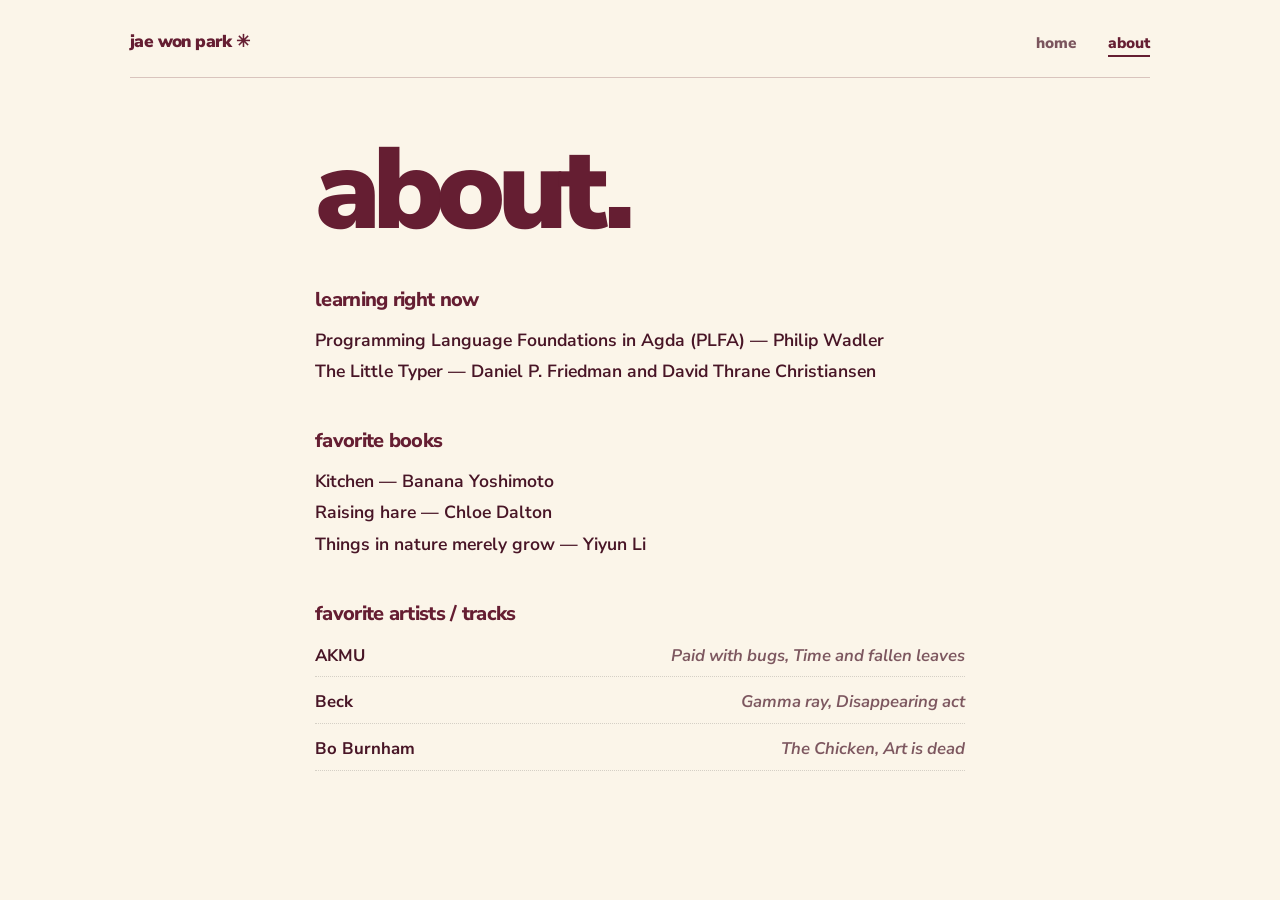
==== about.html @ ac2a4945 "Update and rename now.html to about.html" ====
<!doctype html>
<html lang="en">
<head>
  <meta charset="UTF-8" />
  <meta name="viewport" content="width=device-width, initial-scale=1.0" />
  <meta name="theme-color" content="#fbf5e9" />
  <meta name="description" content="About Jae Won Park - Learning, Books, and Music." />
  <title>about / jae won park</title>
  <link rel="preconnect" href="https://fonts.googleapis.com" />
  <link rel="preconnect" href="https://fonts.gstatic.com" crossorigin />
  <link href="https://fonts.googleapis.com/css2?family=Nunito+Sans:wght@600;700;800;900&display=swap" rel="stylesheet" />
  <link rel="stylesheet" href="style.css" />
</head>
<body>
<div class="site-shell">
  <header class="site-header">
    <a class="site-name" href="index.html">jae won park ✳</a>
    <nav aria-label="Main navigation">
      <a href="index.html">home</a>
      <a href="about.html" aria-current="page">about</a>
    </nav>
  </header>

  <main class="about" style="max-width: 650px; margin-top: 3rem">
    <h1>about<span aria-hidden="true">.</span></h1>

    <div class="list-section" style="margin-top: 2rem;">
      <h2 style="font-size: 1.25rem; font-weight: 800; margin-bottom: 0.75rem;">learning right now</h2>
      <ul style="list-style: none; padding-left: 0; margin: 0; line-height: 1.8; font-size: 1.1rem;">
        <li>Programming Language Foundations in Agda (PLFA) — Philip Wadler</li>
        <li>The Little Typer — Daniel P. Friedman and David Thrane Christiansen</li>
      </ul>
    </div>

    <div class="list-section" style="margin-top: 2.5rem;">
      <h2 style="font-size: 1.25rem; font-weight: 800; margin-bottom: 0.75rem;">favorite books</h2>
      <ul style="list-style: none; padding-left: 0; margin: 0; line-height: 1.8; font-size: 1.1rem;">
        <li>Kitchen — Banana Yoshimoto</li>
        <li>Raising hare — Chloe Dalton</li>
        <li>Things in nature merely grow — Yiyun Li</li>
      </ul>
    </div>

    <div class="list-section" style="margin-top: 2.5rem;">
      <h2 style="font-size: 1.25rem; font-weight: 800; margin-bottom: 0.75rem;">favorite artists / tracks</h2>
      <ul style="list-style: none; padding-left: 0; margin: 0; line-height: 2; font-size: 1.05rem;">
        <li style="display: flex; justify-content: space-between; border-bottom: 1px dotted rgba(0,0,0,0.15); padding-bottom: 0.25rem; margin-bottom: 0.5rem;">
          <strong style="font-weight: 700;">AKMU</strong>
          <span style="opacity: 0.7;"><em>Paid with bugs, Time and fallen leaves</em></span>
        </li>
        <li style="display: flex; justify-content: space-between; border-bottom: 1px dotted rgba(0,0,0,0.15); padding-bottom: 0.25rem; margin-bottom: 0.5rem;">
          <strong style="font-weight: 700;">Beck</strong>
          <span style="opacity: 0.7;"><em>Gamma ray, Disappearing act</em></span>
        </li>
        <li style="display: flex; justify-content: space-between; border-bottom: 1px dotted rgba(0,0,0,0.15); padding-bottom: 0.25rem; margin-bottom: 0.5rem;">
          <strong style="font-weight: 700;">Bo Burnham</strong>
          <span style="opacity: 0.7;"><em>The Chicken, Art is dead</em></span>
        </li>
      </ul>
    </div>

    <div class="list-section" style="margin-top: 2.5rem;
---- style.css ----
:root {
  --cream: #fbf5e9;
  --cream-deep: #f0e5d4;
  --maroon: #651e32;
  --maroon-dark: #481526;
  --muted: #7b555d;
  --line: #d9c4bd;
}
* { box-sizing: border-box; }
html { scroll-behavior: smooth; }
body { margin: 0; background: var(--cream); color: var(--maroon-dark); font-family: 'Nunito Sans', 'Trebuchet MS', Arial, sans-serif; font-weight: 650; line-height: 1.65; }
a { color: inherit; }
a:focus-visible { outline: 3px solid var(--maroon); outline-offset: 5px; border-radius: 3px; }
.site-shell { min-height: 100vh; display: flex; flex-direction: column; }
.site-header { width: min(100% - 48px, 1020px); margin: 0 auto; padding: 28px 0 20px; display: flex; align-items: center; justify-content: space-between; gap: 20px; border-bottom: 1px solid var(--line); }
.site-name { text-decoration: none; color: var(--maroon); font-weight: 900; font-size: 1.08rem; letter-spacing: -.035em; white-space: nowrap; }
nav { display: flex; align-items: center; gap: clamp(14px, 3vw, 32px); }
nav a { text-decoration: none; font-size: .96rem; font-weight: 850; color: var(--muted); transition: color .18s; }
nav a:hover, nav a[aria-current='page'] { color: var(--maroon); }
nav a[aria-current='page'] { text-decoration: underline; text-decoration-thickness: 2px; text-underline-offset: 7px; }
main { width: min(100% - 48px, 1020px); margin: 0 auto; flex: 1; }
.home { display: flex; flex-direction: column; justify-content: center; min-height: min(70vh, 650px); padding: 80px 0 110px; position: relative; }
.eyebrow { color: var(--muted); font-size: .8rem; text-transform: uppercase; letter-spacing: .20em; font-weight: 900; margin: 0 0 20px; }
h1 { font-family: 'Nunito Sans', 'Trebuchet MS', Arial, sans-serif; font-weight: 900; letter-spacing: -.065em; color: var(--maroon); line-height: 1.12; font-size: clamp(3.2rem, 9vw, 7.4rem); margin: 0 0 24px; }
.home .intro { max-width: 580px; font-size: clamp(1.12rem, 2vw, 1.4rem); line-height: 1.65; margin: 0; }
.home .star { font-size: clamp(90px, 18vw, 200px); position: absolute; color: #d9b9b2; right: 8%; bottom: 8%; font-weight: 900; line-height: 1; opacity: .5; user-select: none; pointer-events: none; }
.page { padding: 75px 0 100px; }
.page h1 { font-size: clamp(3.7rem, 9vw, 6.7rem); margin-bottom: 14px; }
.lede { max-width: 570px; color: var(--muted); font-size: 1.13rem; margin: 0 0 52px; }
.now-grid { display: grid; grid-template-columns: 1fr 1fr; gap: 20px; }
.panel { padding: 32px; background: #fffaf1; border: 1px solid var(--line); border-radius: 16px; }
.panel.wide { grid-column: 1 / -1; }
h2 { color: var(--maroon); font-weight: 900; letter-spacing: -.035em; font-size: 1.55rem; line-height: 1.3; margin: 0 0 20px; }
.panel ul { list-style: none; padding: 0; margin: 0; }
.panel li { padding: 13px 0; border-top: 1px solid var(--line); }
.panel li:first-child { border-top: 0; padding-top: 0; }
.item-title { display: block; font-weight: 900; }
.item-note { display: block; color: var(--muted); font-size: .92rem; margin-top: 2px; font-weight: 650; }
.placeholder { color: var(--muted); font-style: italic; }
.photo-grid { display: grid; grid-template-columns: repeat(3, minmax(0,1fr)); gap: 18px; }
.photo-card { margin: 0; }
.photo-placeholder { aspect-ratio: 4 / 5; border: 1px dashed #b88d92; border-radius: 14px; background: var(--cream-deep); display: flex; flex-direction: column; justify-content: center; align-items: center; gap: 8px; text-align: center; padding: 22px; color: var(--maroon); }
.photo-placeholder svg { width: 70px; height: 70px; }
.photo-placeholder strong { font-size: 1rem; font-weight: 900; }
.photo-placeholder span { font-size: .84rem; color: var(--muted); }
.photo-card figcaption { padding: 10px 2px; font-size: .95rem; font-weight: 850; color: var(--muted); }
.site-footer { width: min(100% - 48px, 1020px); margin: 0 auto; border-top: 1px solid var(--line); padding: 22px 0 30px; display: flex; justify-content: space-between; gap: 15px; color: var(--muted); font-size: .83rem; font-weight: 800; }
@media (max-width: 700px) { .site-header { padding-top: 22px; } .home { min-height: 66vh; padding: 70px 0 95px; } .home .star { right: 2%; bottom: 5%; } .now-grid { grid-template-columns: 1fr; } .panel.wide { grid-column: auto; } .photo-grid { grid-template-columns: repeat(2, minmax(0,1fr)); gap: 12px; } .page { padding-top: 55px; } }
@media (max-width: 430px) { .site-header { flex-wrap: wrap; gap: 9px; } nav { width: 100%; justify-content: flex-start; gap: 25px; } .photo-grid { grid-template-columns: 1fr; } .panel { padding: 25px; } }
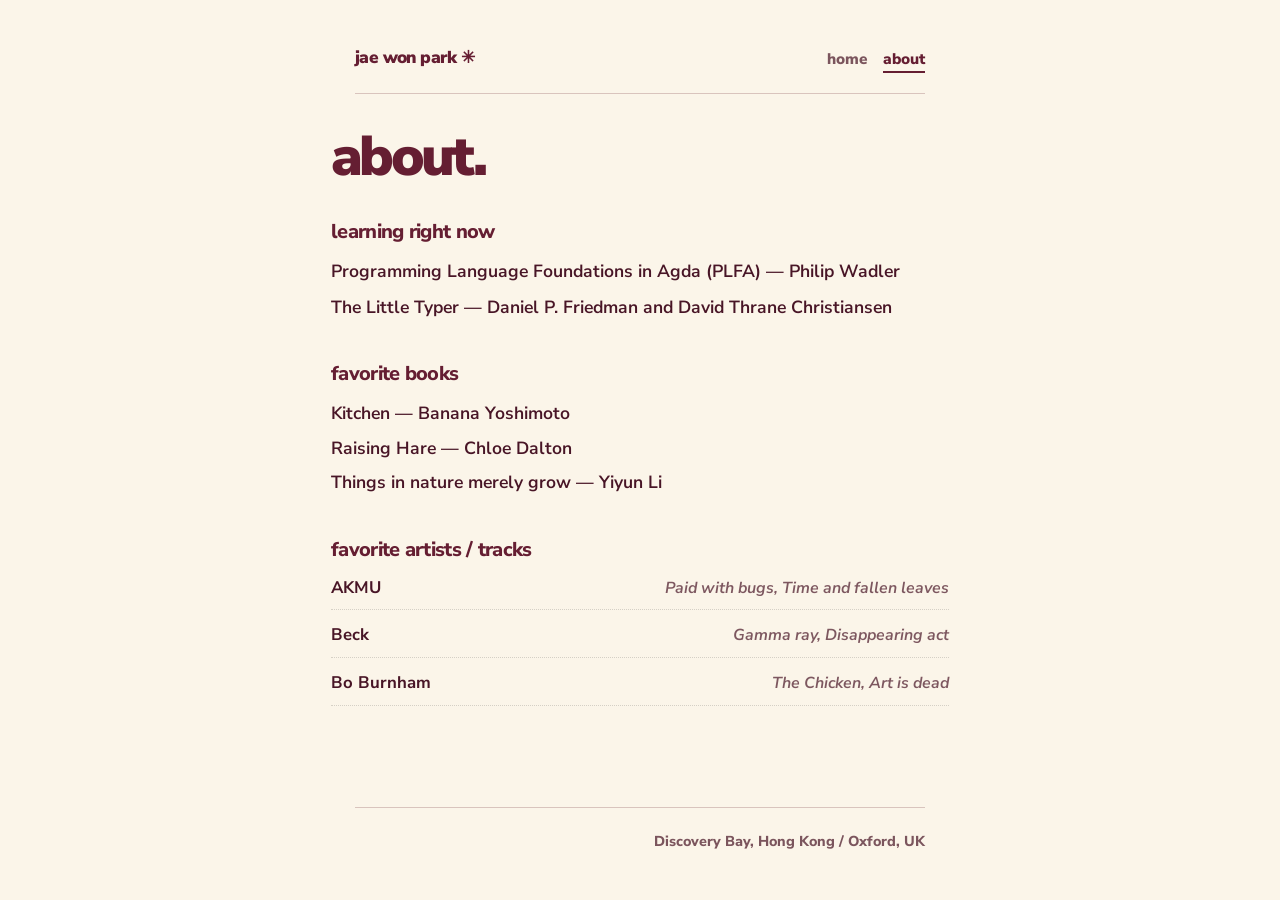
==== commit b7f624b4: "Refactor about.html for layout and styling improvements" ====
--- a/about.html
+++ b/about.html
@@ -12,51 +12,58 @@
   <link rel="stylesheet" href="style.css" />
 </head>
 <body>
-<div class="site-shell">
-  <header class="site-header">
+<div class="site-shell" style="width: 100%; max-width: 650px; margin: 0 auto; padding: 1rem; box-sizing: border-box;">
+  <header class="site-header" style="display: flex; justify-content: space-between; align-items: center; flex-wrap: wrap; gap: 1rem;">
     <a class="site-name" href="index.html">jae won park ✳</a>
-    <nav aria-label="Main navigation">
+    <nav aria-label="Main navigation" style="display: flex; gap: 1rem;">
       <a href="index.html">home</a>
       <a href="about.html" aria-current="page">about</a>
     </nav>
   </header>
 
-  <main class="about" style="max-width: 650px; margin-top: 3rem">
-    <h1>about<span aria-hidden="true">.</span></h1>
+  <main class="about" style="width: 100%; margin-top: 2rem;">
+    <h1 style="font-size: clamp(2rem, 8vw, 3.5rem); line-height: 1.1;">about<span aria-hidden="true">.</span></h1>
 
     <div class="list-section" style="margin-top: 2rem;">
       <h2 style="font-size: 1.25rem; font-weight: 800; margin-bottom: 0.75rem;">learning right now</h2>
-      <ul style="list-style: none; padding-left: 0; margin: 0; line-height: 1.8; font-size: 1.1rem;">
-        <li>Programming Language Foundations in Agda (PLFA) — Philip Wadler</li>
-        <li>The Little Typer — Daniel P. Friedman and David Thrane Christiansen</li>
+      <ul style="list-style: none; padding-left: 0; margin: 0; line-height: 1.6; font-size: clamp(0.95rem, 3.5vw, 1.1rem);">
+        <li style="margin-bottom: 0.5rem;">Programming Language Foundations in Agda (PLFA) — Philip Wadler</li>
+        <li style="margin-bottom: 0.5rem;">The Little Typer — Daniel P. Friedman and David Thrane Christiansen</li>
       </ul>
     </div>
 
     <div class="list-section" style="margin-top: 2.5rem;">
       <h2 style="font-size: 1.25rem; font-weight: 800; margin-bottom: 0.75rem;">favorite books</h2>
-      <ul style="list-style: none; padding-left: 0; margin: 0; line-height: 1.8; font-size: 1.1rem;">
-        <li>Kitchen — Banana Yoshimoto</li>
-        <li>Raising hare — Chloe Dalton</li>
-        <li>Things in nature merely grow — Yiyun Li</li>
+      <ul style="list-style: none; padding-left: 0; margin: 0; line-height: 1.6; font-size: clamp(0.95rem, 3.5vw, 1.1rem);">
+        <li style="margin-bottom: 0.4rem;">Kitchen — Banana Yoshimoto</li>
+        <li style="margin-bottom: 0.4rem;">Raising Hare — Chloe Dalton</li>
+        <li style="margin-bottom: 0.4rem;">Things in nature merely grow — Yiyun Li</li>
       </ul>
     </div>
 
     <div class="list-section" style="margin-top: 2.5rem;">
       <h2 style="font-size: 1.25rem; font-weight: 800; margin-bottom: 0.75rem;">favorite artists / tracks</h2>
-      <ul style="list-style: none; padding-left: 0; margin: 0; line-height: 2; font-size: 1.05rem;">
-        <li style="display: flex; justify-content: space-between; border-bottom: 1px dotted rgba(0,0,0,0.15); padding-bottom: 0.25rem; margin-bottom: 0.5rem;">
+      <ul style="list-style: none; padding-left: 0; margin: 0; line-height: 1.6; font-size: clamp(0.95rem, 3.5vw, 1.05rem);">
+        <li style="display: flex; flex-wrap: wrap; justify-content: space-between; align-items: baseline; border-bottom: 1px dotted rgba(0,0,0,0.15); padding-bottom: 0.5rem; margin-bottom: 0.75rem; gap: 0.25rem 1rem;">
           <strong style="font-weight: 700;">AKMU</strong>
-          <span style="opacity: 0.7;"><em>Paid with bugs, Time and fallen leaves</em></span>
+          <span style="opacity: 0.7; font-size: 0.95em;"><em>Paid with bugs, Time and fallen leaves</em></span>
         </li>
-        <li style="display: flex; justify-content: space-between; border-bottom: 1px dotted rgba(0,0,0,0.15); padding-bottom: 0.25rem; margin-bottom: 0.5rem;">
+        <li style="display: flex; flex-wrap: wrap; justify-content: space-between; align-items: baseline; border-bottom: 1px dotted rgba(0,0,0,0.15); padding-bottom: 0.5rem; margin-bottom: 0.75rem; gap: 0.25rem 1rem;">
           <strong style="font-weight: 700;">Beck</strong>
-          <span style="opacity: 0.7;"><em>Gamma ray, Disappearing act</em></span>
+          <span style="opacity: 0.7; font-size: 0.95em;"><em>Gamma ray, Disappearing act</em></span>
         </li>
-        <li style="display: flex; justify-content: space-between; border-bottom: 1px dotted rgba(0,0,0,0.15); padding-bottom: 0.25rem; margin-bottom: 0.5rem;">
+        <li style="display: flex; flex-wrap: wrap; justify-content: space-between; align-items: baseline; border-bottom: 1px dotted rgba(0,0,0,0.15); padding-bottom: 0.5rem; margin-bottom: 0.75rem; gap: 0.25rem 1rem;">
           <strong style="font-weight: 700;">Bo Burnham</strong>
-          <span style="opacity: 0.7;"><em>The Chicken, Art is dead</em></span>
+          <span style="opacity: 0.7; font-size: 0.95em;"><em>The Chicken, Art is dead</em></span>
         </li>
       </ul>
     </div>
+  </main>
 
-    <div class="list-section" style="margin-top: 2.5rem;
+  <footer class="site-footer" style="margin-top: 3rem; display: flex; flex-wrap: wrap; justify-content: space-between; gap: 0.5rem; font-size: 0.9rem;">
+    <span></span>
+    <span>Discovery Bay, Hong Kong / Oxford, UK</span>
+  </footer>
+</div>
+</body>
+</html>
--- a/style.css
+++ b/style.css
@@ -23,7 +23,7 @@
 .eyebrow { color: var(--muted); font-size: .8rem; text-transform: uppercase; letter-spacing: .20em; font-weight: 900; margin: 0 0 20px; }
 h1 { font-family: 'Nunito Sans', 'Trebuchet MS', Arial, sans-serif; font-weight: 900; letter-spacing: -.065em; color: var(--maroon); line-height: 1.12; font-size: clamp(3.2rem, 9vw, 7.4rem); margin: 0 0 24px; }
 .home .intro { max-width: 580px; font-size: clamp(1.12rem, 2vw, 1.4rem); line-height: 1.65; margin: 0; }
-.home .star { font-size: clamp(90px, 18vw, 200px); position: absolute; color: #d9b9b2; right: 8%; bottom: 8%; font-weight: 900; line-height: 1; opacity: .5; user-select: none; pointer-events: none; }
+.home .star { font-size: clamp(90px, 18vw, 200px); position: absolute; color: #d9b9b2; right: 105%; bottom: 55%; font-weight: 900; line-height: 1; opacity: .5; user-select: none; pointer-events: none; }
 .page { padding: 75px 0 100px; }
 .page h1 { font-size: clamp(3.7rem, 9vw, 6.7rem); margin-bottom: 14px; }
 .lede { max-width: 570px; color: var(--muted); font-size: 1.13rem; margin: 0 0 52px; }
